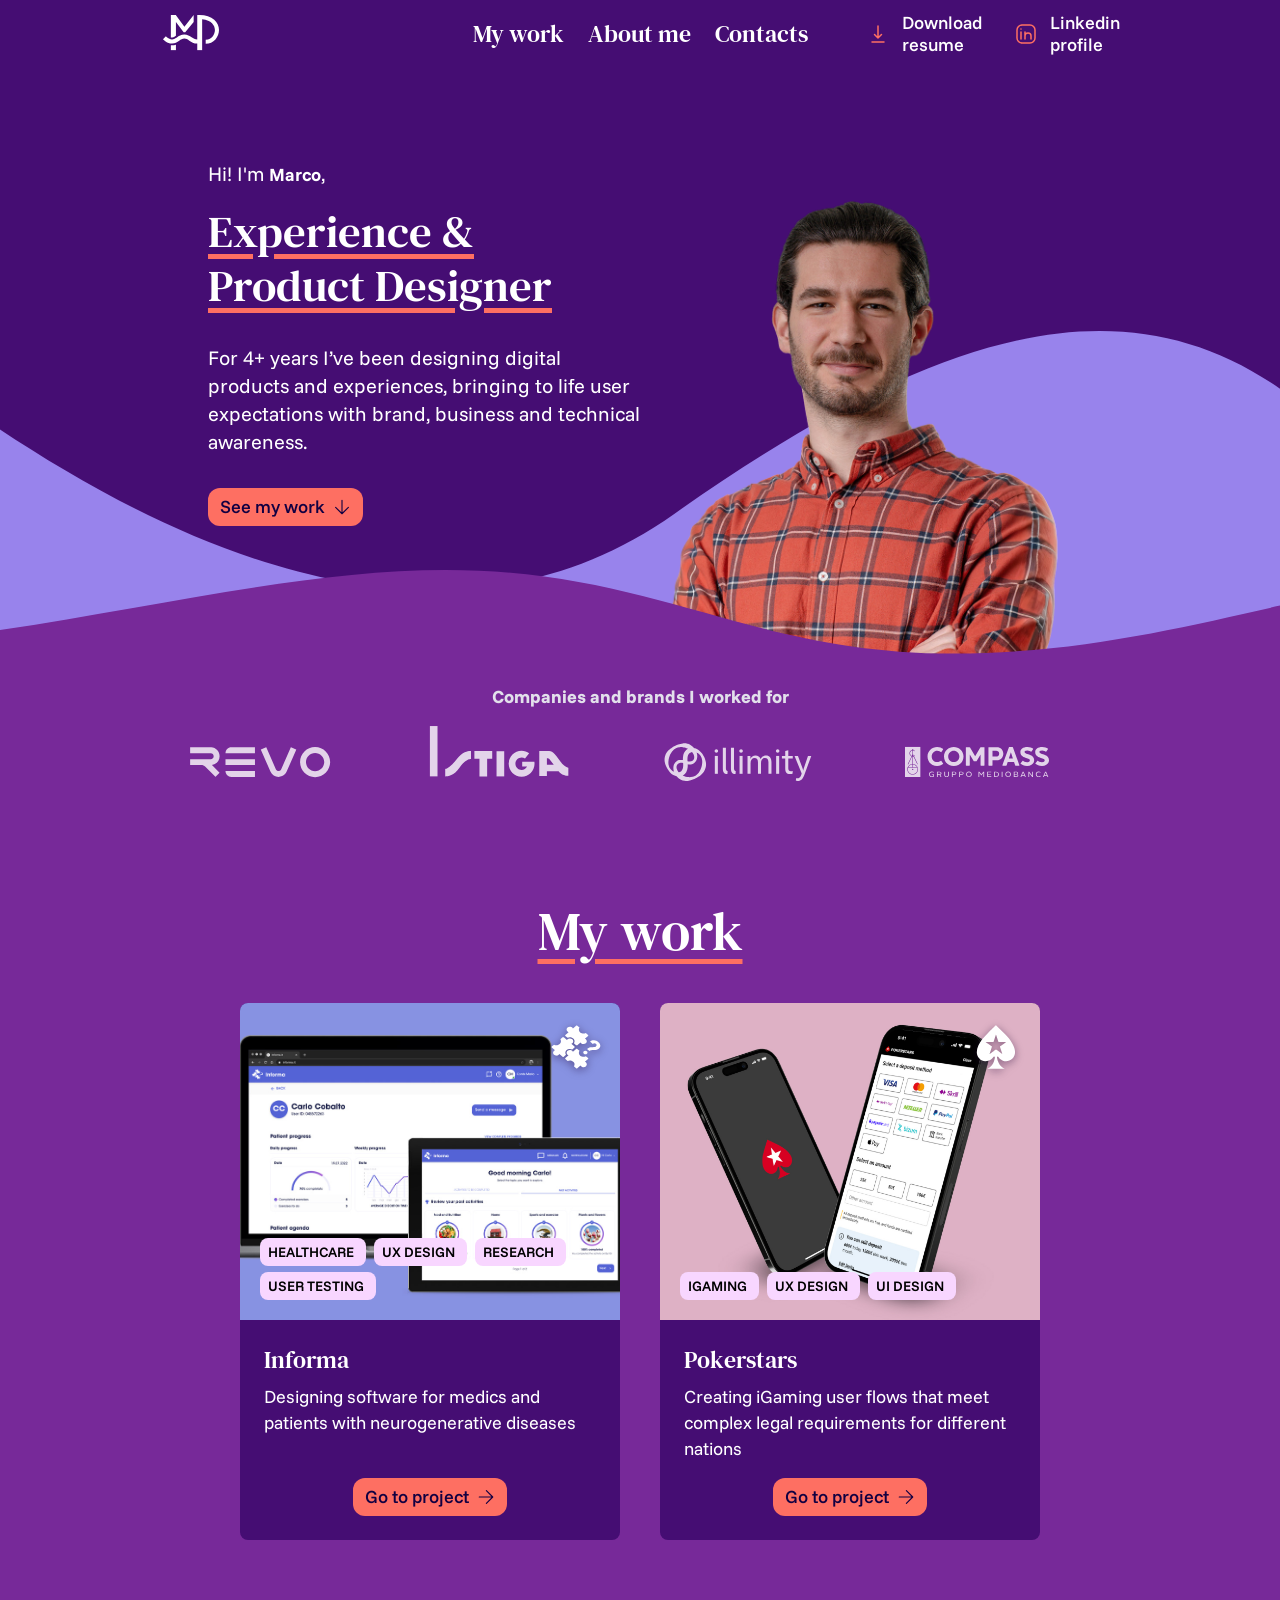
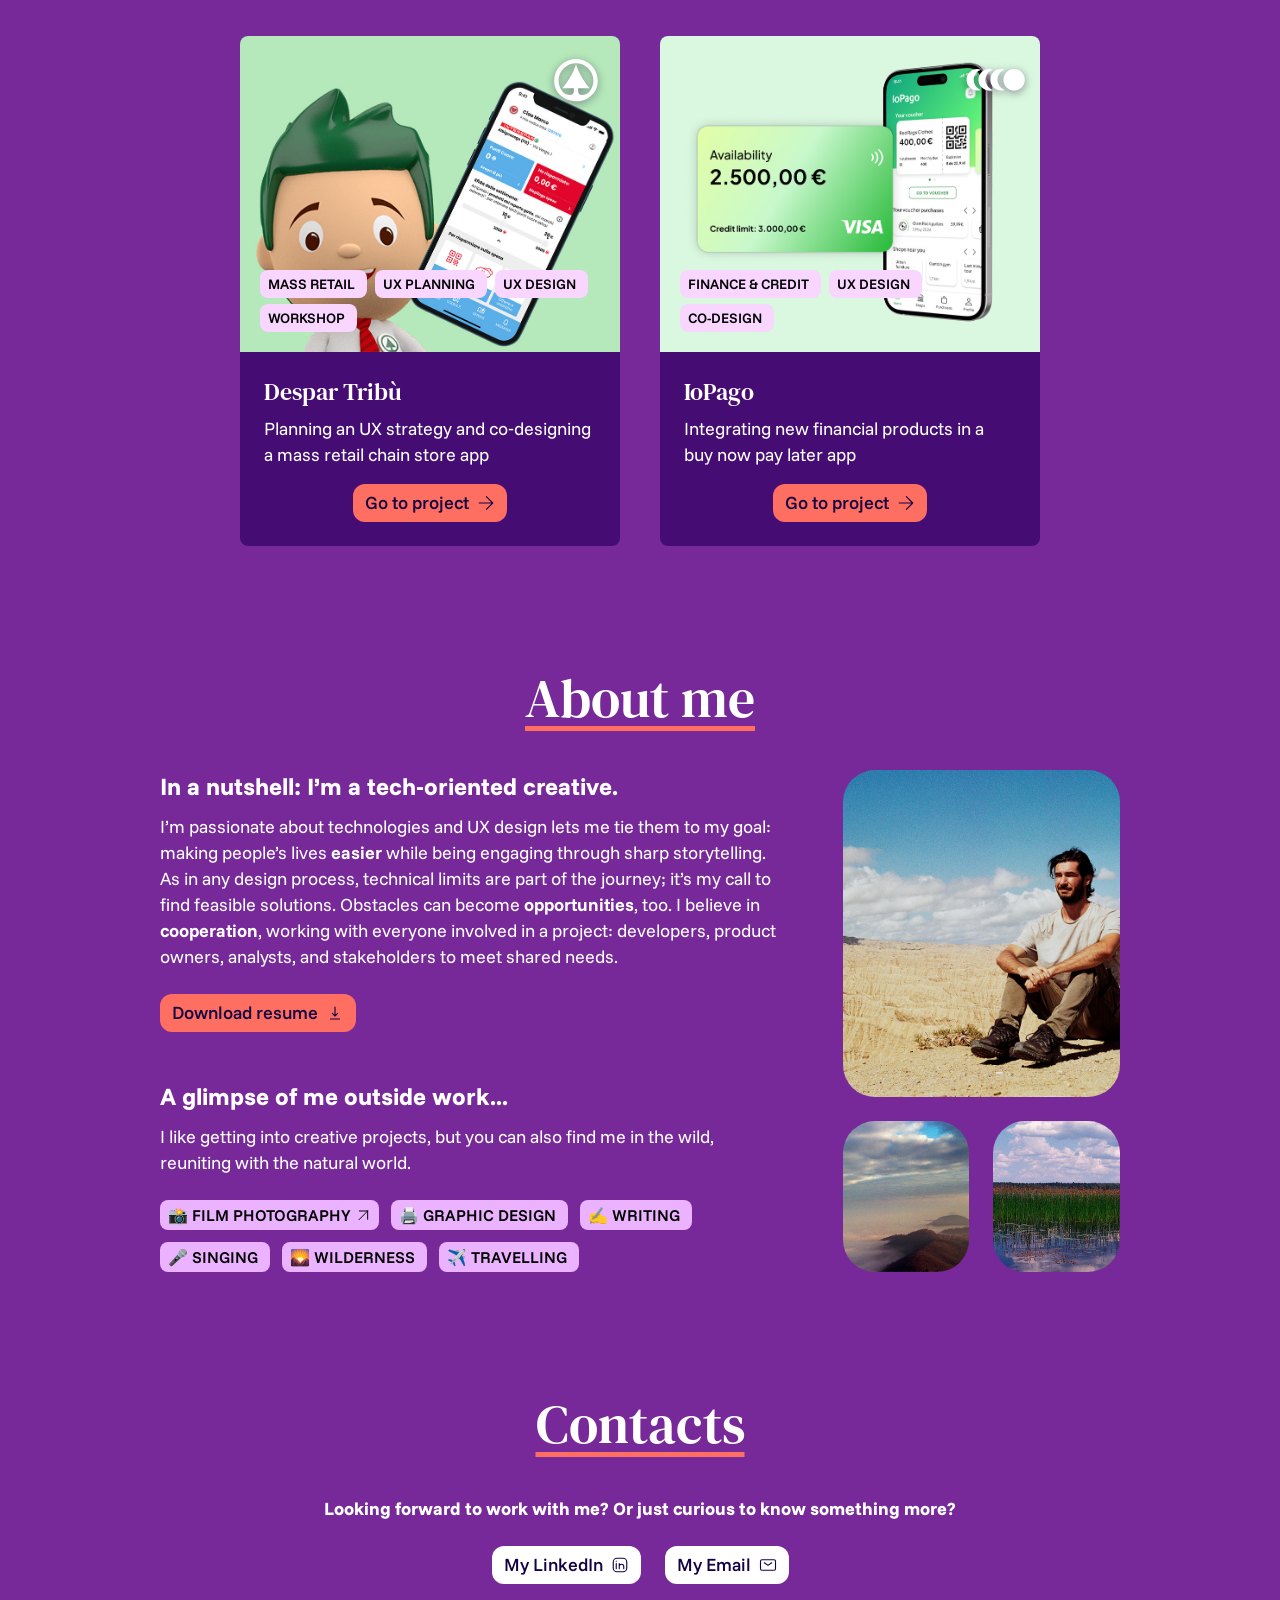
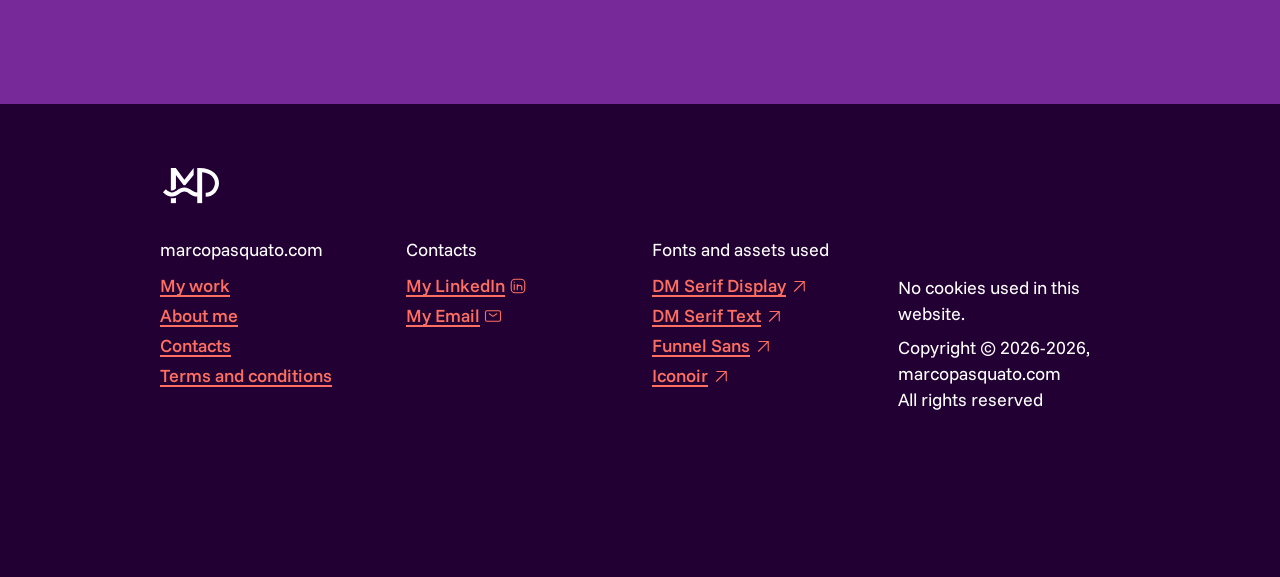
==== index.html @ 5aadfd89 "Fixed responsiveness home hero mob" ====
<!DOCTYPE html>
<html lang="en">

<head>
    <meta charset="UTF-8">
    <meta http-equiv="X-UA-Compatible" content="IE=edge">
    <meta name="viewport" content="width=device-width, initial-scale=1.0">

    <link rel="stylesheet" href="css/reset.css">
    <link rel="stylesheet" href="css/design-system_basics.css">
    <link rel="stylesheet" href="css/design-system_elements.css">
    <link rel="stylesheet" href="css/design-system_components.css">

    <link rel="stylesheet" href="css/page-styles/common.css">
    <link rel="stylesheet" href="css/page-styles/homepage.css">

    <link rel="apple-touch-icon" sizes="180x180" href="media/favicon/apple-touch-icon.png">
    <link rel="icon" type="image/png" sizes="32x32" href="media/favicon/favicon-32x32.png">
    <link rel="icon" type="image/png" sizes="16x16" href="media/favicon/favicon-16x16.png">
    <link rel="manifest" href="media/favicon/site.webmanifest">

    <script src="js/c_navbar.js"></script>

    <title>Portfolio | Marco Pasquato</title>
</head>

<body class="t_body">
    <div class="c_nav-dsk">
        <div class="c_nav-dsk__content">
            <div class="c_nav-dsk__logo-container">
                <a href="index.html" class="c_nav-dsk__logo-btn">
                    <svg width="63" height="38" viewBox="0 0 63 38" class="c_nav__logo-mp" fill="none" alt="MP logo"
                        xmlns="http://www.w3.org/2000/svg">
                        <g transform="translate(-4, 0)" clip-path="url(#clip0_476_709)">
                            <path class="c_nav__logo-mp__upper-m"
                                d="M14.8563 22.403C15.1878 22.4944 15.5438 22.5581 15.8998 22.5744C15.9749 22.5777 16.0337 22.5793 16.0941 22.5793C17.0461 22.5793 17.8724 22.1711 18.8979 21.5114C19.2098 21.3105 19.5315 21.0917 19.8712 20.8598C19.8908 20.8467 19.9104 20.8337 19.93 20.8206V7.00391L27.6508 17.1888H29.2168L37.6626 7.02351V3.05176e-05L28.397 11.6645L19.7896 3.05176e-05H14.8677L14.8579 22.403H14.8563Z" />
                            <path class="c_nav__logo-mp__lower-m"
                                d="M15.7822 30.3622C15.467 30.354 15.16 30.3295 14.8579 30.2985V35.3754H14.8677V35.3967H19.93V29.6861C18.6775 30.1401 17.4152 30.3654 16.0957 30.3654C15.9912 30.3654 15.8851 30.3638 15.7822 30.3622Z" />
                            <path class="c_nav__logo-mp__p"
                                d="M58.2153 4.64754C54.7518 1.60692 49.6748 6.10352e-05 43.5331 6.10352e-05H41.2502V24.4769C39.0147 24.4736 37.416 23.4383 35.5674 22.2413C33.6144 20.9758 31.4 19.542 28.3643 19.542C25.0967 19.542 22.8775 21.0525 20.9212 22.3867C20.5733 22.6235 20.2353 22.8537 19.9006 23.0693C18.6872 23.8498 17.5246 24.4312 16.0957 24.4312C16.0026 24.4312 15.9095 24.4295 15.8181 24.4246C12.4166 24.2711 9.94097 21.3399 9.89198 21.2811L6.99996 24.1732C7.95363 25.2166 11.2229 28.3863 15.8181 28.5104C15.9095 28.5104 16.0026 28.5136 16.0957 28.5136C17.5474 28.5136 18.7918 28.1887 19.9006 27.7086C21.1433 27.173 22.2161 26.443 23.2188 25.7604C24.9008 24.6141 26.3541 23.6245 28.3643 23.6245C30.1933 23.6245 31.6548 24.5716 33.3482 25.6673C35.4384 27.0211 37.8079 28.5561 41.2502 28.5594V35.3967H46.1492V4.19684C55.5127 5.04109 58.9159 10.443 58.9159 15.1232C58.9159 17.5726 58.0063 19.9846 56.419 21.7367C55.2237 23.0562 53.0877 24.6304 49.696 24.6304V28.7129C53.5107 28.7129 56.9743 27.2089 59.4466 24.4769C61.705 21.9833 63 18.5737 63 15.1232C63 11.075 61.3017 7.3534 58.2186 4.64754H58.2153Z" />
                        </g>
                        <g transform="translate(-4, 0)" clip-path="url(#clip1_476_709)">
                            <path class="c_nav__logo-mp-wave"
                                d="M35.5679 29.0496C37.4163 30.2465 39.0149 31.2816 41.2503 31.2849C41.6753 31.2855 43.5 31.5 45 30V34C44.1708 35.558 41.2503 35.3674 41.2503 35.3674C37.8086 35.3641 35.4393 33.8296 33.3494 32.4761L33.3482 32.4753L33.3421 32.4713C31.6513 31.3773 30.1911 30.4325 28.3644 30.4325C26.3542 30.4325 24.9008 31.4221 23.2188 32.5684C22.2162 33.251 21.1433 33.981 19.9006 34.5166C18.7918 34.9967 17.5475 35.3216 16.0957 35.3216C16.0027 35.3216 15.9096 35.3184 15.8181 35.3184C11.2229 35.1943 7.95366 32.0246 7 30.9812L9.89202 28.0891C9.94101 28.1479 12.4166 31.0791 15.8181 31.2326C15.9096 31.2375 16.0027 31.2392 16.0957 31.2392C17.5246 31.2392 18.6873 30.6578 19.9006 29.8773C20.2317 29.6641 20.566 29.4365 20.9098 29.2025L20.9212 29.1947C22.8775 27.8605 25.0968 26.35 28.3644 26.35C31.4001 26.35 33.6144 27.7838 35.5675 29.0493L35.5679 29.0496Z" />
                        </g>
                        <defs>
                            <clipPath id="clip0_476_709">
                                <rect width="56" height="35.3684" fill="white" transform="translate(7)" />
                            </clipPath>
                            <clipPath id="clip1_476_709">
                                <rect width="41" height="15" fill="white" transform="translate(0 23)" />
                            </clipPath>
                        </defs>
                    </svg>
                </a>
            </div>
            <nav class="c_nav-dsk__navigation">
                <a href="index.html#my-work" class="e_nav-dsk__btn t_headline t_headline--sz--sm t_headline--int--link">
                    My work
                </a>
                <a href="index.html#about-me" class="e_nav-dsk__btn t_headline t_headline--sz--sm t_headline--int--link">
                    About me
                </a>
                <a href="index.html#contacts" class="e_nav-dsk__btn t_headline t_headline--sz--sm t_headline--int--link">
                    Contacts
                </a>
            </nav>
            <div class="c_nav-dsk__secondary-navigation">
                <a href="media/resume/resume_marco-pasquato.pdf" download="resume_marco-pasquato"
                    class="e_nav-dsk__btn--vr--secondary">
                    <i class="iconoir-download e_nav-dsk__btn-icon--vr--secondary" class=""></i>
                    <div class="e_nav-dsk__btn-label t_label t_label--sz--lg t_label--int--btn">
                        Download <br>resume
                    </div>
                </a>
                <a href="https://www.linkedin.com/in/marco-pasquato/" target="_blank" class="e_nav-dsk__btn--vr--secondary">
                    <i class="iconoir-linkedin e_nav-dsk__btn-icon--vr--secondary" class=""></i>
                    <div class="e_nav-dsk__btn-label t_label t_label--sz--lg t_label--int--btn">
                        Linkedin <br>profile
                    </div>
                </a>
            </div>
        </div>
    </div>

    <div class="c_nav-mob">
        <div class="c_nav-mob__container">
            <div class="c_nav-mob__logo-container">
                <a href="index.html" class="c_nav-mob__logo-btn">
                    <svg width="63" height="38" viewBox="0 0 63 38" class="c_nav__logo-mp" fill="none" alt="MP logo"
                        xmlns="http://www.w3.org/2000/svg">
                        <g transform="translate(-4, 0)" clip-path="url(#clip0_476_709M)">
                            <path class="c_nav__logo-mp__upper-m"
                                d="M14.8563 22.403C15.1878 22.4944 15.5438 22.5581 15.8998 22.5744C15.9749 22.5777 16.0337 22.5793 16.0941 22.5793C17.0461 22.5793 17.8724 22.1711 18.8979 21.5114C19.2098 21.3105 19.5315 21.0917 19.8712 20.8598C19.8908 20.8467 19.9104 20.8337 19.93 20.8206V7.00391L27.6508 17.1888H29.2168L37.6626 7.02351V3.05176e-05L28.397 11.6645L19.7896 3.05176e-05H14.8677L14.8579 22.403H14.8563Z" />
                            <path class="c_nav__logo-mp__lower-m"
                                d="M15.7822 30.3622C15.467 30.354 15.16 30.3295 14.8579 30.2985V35.3754H14.8677V35.3967H19.93V29.6861C18.6775 30.1401 17.4152 30.3654 16.0957 30.3654C15.9912 30.3654 15.8851 30.3638 15.7822 30.3622Z" />
                            <path class="c_nav__logo-mp__p"
                                d="M58.2153 4.64754C54.7518 1.60692 49.6748 6.10352e-05 43.5331 6.10352e-05H41.2502V24.4769C39.0147 24.4736 37.416 23.4383 35.5674 22.2413C33.6144 20.9758 31.4 19.542 28.3643 19.542C25.0967 19.542 22.8775 21.0525 20.9212 22.3867C20.5733 22.6235 20.2353 22.8537 19.9006 23.0693C18.6872 23.8498 17.5246 24.4312 16.0957 24.4312C16.0026 24.4312 15.9095 24.4295 15.8181 24.4246C12.4166 24.2711 9.94097 21.3399 9.89198 21.2811L6.99996 24.1732C7.95363 25.2166 11.2229 28.3863 15.8181 28.5104C15.9095 28.5104 16.0026 28.5136 16.0957 28.5136C17.5474 28.5136 18.7918 28.1887 19.9006 27.7086C21.1433 27.173 22.2161 26.443 23.2188 25.7604C24.9008 24.6141 26.3541 23.6245 28.3643 23.6245C30.1933 23.6245 31.6548 24.5716 33.3482 25.6673C35.4384 27.0211 37.8079 28.5561 41.2502 28.5594V35.3967H46.1492V4.19684C55.5127 5.04109 58.9159 10.443 58.9159 15.1232C58.9159 17.5726 58.0063 19.9846 56.419 21.7367C55.2237 23.0562 53.0877 24.6304 49.696 24.6304V28.7129C53.5107 28.7129 56.9743 27.2089 59.4466 24.4769C61.705 21.9833 63 18.5737 63 15.1232C63 11.075 61.3017 7.3534 58.2186 4.64754H58.2153Z" />
                        </g>
                        <g transform="translate(-4, 0)" clip-path="url(#clip1_476_709M)">
                            <path class="c_nav__logo-mp-wave"
                                d="M35.5679 29.0496C37.4163 30.2465 39.0149 31.2816 41.2503 31.2849C41.6753 31.2855 43.5 31.5 45 30V34C44.1708 35.558 41.2503 35.3674 41.2503 35.3674C37.8086 35.3641 35.4393 33.8296 33.3494 32.4761L33.3482 32.4753L33.3421 32.4713C31.6513 31.3773 30.1911 30.4325 28.3644 30.4325C26.3542 30.4325 24.9008 31.4221 23.2188 32.5684C22.2162 33.251 21.1433 33.981 19.9006 34.5166C18.7918 34.9967 17.5475 35.3216 16.0957 35.3216C16.0027 35.3216 15.9096 35.3184 15.8181 35.3184C11.2229 35.1943 7.95366 32.0246 7 30.9812L9.89202 28.0891C9.94101 28.1479 12.4166 31.0791 15.8181 31.2326C15.9096 31.2375 16.0027 31.2392 16.0957 31.2392C17.5246 31.2392 18.6873 30.6578 19.9006 29.8773C20.2317 29.6641 20.566 29.4365 20.9098 29.2025L20.9212 29.1947C22.8775 27.8605 25.0968 26.35 28.3644 26.35C31.4001 26.35 33.6144 27.7838 35.5675 29.0493L35.5679 29.0496Z" />
                        </g>
                        <defs>
                            <clipPath id="clip0_476_709M">
                                <rect width="56" height="35.3684" fill="white" transform="translate(7)" />
                            </clipPath>
                            <clipPath id="clip1_476_709M">
                                <rect width="41" height="15" fill="white" transform="translate(0 23)" />
                            </clipPath>
                        </defs>
                    </svg>
                </a>
            </div>

            <div class="c_nav-mob__menu">
                <input type="checkbox" id="c_nav-mob__sidebar-active">
                <label for="c_nav-mob__sidebar-active" class="c_nav-mob__hamburger-btn">
                    <i class="iconoir-menu"></i>
                </label>

                <div class="c_nav-mob__menu-expanded">
                    <div class="c_nav-mob__container">
                        <div class="c_nav-mob__logo-container">
                            <a href="index.html" class="c_nav-mob__logo-btn">
                                <svg width="63" height="38" viewBox="0 0 63 38" class="c_nav__logo-mp" fill="none"
                                    alt="MP logo" xmlns="http://www.w3.org/2000/svg">
                                    <g transform="translate(-4, 0)" clip-path="url(#clip0_476_709M)">
                                        <path class="c_nav__logo-mp__upper-m"
                                            d="M14.8563 22.403C15.1878 22.4944 15.5438 22.5581 15.8998 22.5744C15.9749 22.5777 16.0337 22.5793 16.0941 22.5793C17.0461 22.5793 17.8724 22.1711 18.8979 21.5114C19.2098 21.3105 19.5315 21.0917 19.8712 20.8598C19.8908 20.8467 19.9104 20.8337 19.93 20.8206V7.00391L27.6508 17.1888H29.2168L37.6626 7.02351V3.05176e-05L28.397 11.6645L19.7896 3.05176e-05H14.8677L14.8579 22.403H14.8563Z" />
                                        <path class="c_nav__logo-mp__lower-m"
                                            d="M15.7822 30.3622C15.467 30.354 15.16 30.3295 14.8579 30.2985V35.3754H14.8677V35.3967H19.93V29.6861C18.6775 30.1401 17.4152 30.3654 16.0957 30.3654C15.9912 30.3654 15.8851 30.3638 15.7822 30.3622Z" />
                                        <path class="c_nav__logo-mp__p"
                                            d="M58.2153 4.64754C54.7518 1.60692 49.6748 6.10352e-05 43.5331 6.10352e-05H41.2502V24.4769C39.0147 24.4736 37.416 23.4383 35.5674 22.2413C33.6144 20.9758 31.4 19.542 28.3643 19.542C25.0967 19.542 22.8775 21.0525 20.9212 22.3867C20.5733 22.6235 20.2353 22.8537 19.9006 23.0693C18.6872 23.8498 17.5246 24.4312 16.0957 24.4312C16.0026 24.4312 15.9095 24.4295 15.8181 24.4246C12.4166 24.2711 9.94097 21.3399 9.89198 21.2811L6.99996 24.1732C7.95363 25.2166 11.2229 28.3863 15.8181 28.5104C15.9095 28.5104 16.0026 28.5136 16.0957 28.5136C17.5474 28.5136 18.7918 28.1887 19.9006 27.7086C21.1433 27.173 22.2161 26.443 23.2188 25.7604C24.9008 24.6141 26.3541 23.6245 28.3643 23.6245C30.1933 23.6245 31.6548 24.5716 33.3482 25.6673C35.4384 27.0211 37.8079 28.5561 41.2502 28.5594V35.3967H46.1492V4.19684C55.5127 5.04109 58.9159 10.443 58.9159 15.1232C58.9159 17.5726 58.0063 19.9846 56.419 21.7367C55.2237 23.0562 53.0877 24.6304 49.696 24.6304V28.7129C53.5107 28.7129 56.9743 27.2089 59.4466 24.4769C61.705 21.9833 63 18.5737 63 15.1232C63 11.075 61.3017 7.3534 58.2186 4.64754H58.2153Z" />
                                    </g>
                                    <g transform="translate(-4, 0)" clip-path="url(#clip1_476_709M)">
                                        <path class="c_nav__logo-mp-wave"
                                            d="M35.5679 29.0496C37.4163 30.2465 39.0149 31.2816 41.2503 31.2849C41.6753 31.2855 43.5 31.5 45 30V34C44.1708 35.558 41.2503 35.3674 41.2503 35.3674C37.8086 35.3641 35.4393 33.8296 33.3494 32.4761L33.3482 32.4753L33.3421 32.4713C31.6513 31.3773 30.1911 30.4325 28.3644 30.4325C26.3542 30.4325 24.9008 31.4221 23.2188 32.5684C22.2162 33.251 21.1433 33.981 19.9006 34.5166C18.7918 34.9967 17.5475 35.3216 16.0957 35.3216C16.0027 35.3216 15.9096 35.3184 15.8181 35.3184C11.2229 35.1943 7.95366 32.0246 7 30.9812L9.89202 28.0891C9.94101 28.1479 12.4166 31.0791 15.8181 31.2326C15.9096 31.2375 16.0027 31.2392 16.0957 31.2392C17.5246 31.2392 18.6873 30.6578 19.9006 29.8773C20.2317 29.6641 20.566 29.4365 20.9098 29.2025L20.9212 29.1947C22.8775 27.8605 25.0968 26.35 28.3644 26.35C31.4001 26.35 33.6144 27.7838 35.5675 29.0493L35.5679 29.0496Z" />
                                    </g>
                                    <defs>
                                        <clipPath id="clip0_476_709M">
                                            <rect width="56" height="35.3684" fill="white" transform="translate(7)" />
                                        </clipPath>
                                        <clipPath id="clip1_476_709M">
                                            <rect width="41" height="15" fill="white" transform="translate(0 23)" />
                                        </clipPath>
                                    </defs>
                                </svg>
                            </a>
                        </div>
                        <div class="c_nav-mob__menu">
                            <label for="c_nav-mob__sidebar-active" class="c_nav-mob__close-btn">
                                <i class="iconoir-xmark"></i>
                            </label>
                        </div>
                    </div>
                    <nav
                        class="c_nav-mob__navigation flex flex-col flex-justify-center flex-align-center row-gap-8 u_text-light">
                        <a href="index.html#my-work" class="t_headline t_headline--sz--sm t_headline--int--link">
                            My work
                        </a>
                        <a href="index.html#about-me" class="t_headline t_headline--sz--sm t_headline--int--link">
                            About me
                        </a>
                        <a href="index.html#contacts" class="t_headline t_headline--sz--sm t_headline--int--link">
                            Contacts
                        </a>
                    </nav>
                    <div class="c_nav-mob__secondary-navigation">
                        <a href="media/resume/resume_marco-pasquato.pdf" download="resume_marco-pasquato"
                            class="e_nav-mob__btn--vr--secondary">
                            <i class="iconoir-download e_nav-mob__btn-icon--vr--secondary" class=""></i>
                            <div class="e_nab-mob__btn-label t_label t_label--sz--lg t_label--int--btn">
                                Download <br>resume
                            </div>
                        </a>
                        <a href="https://www.linkedin.com/in/marco-pasquato/" target="_blank"
                            class="e_nav-dsk__btn--vr--secondary">
                            <i class="iconoir-linkedin e_nav-mob__btn-icon--vr--secondary" class=""></i>
                            <div class="e_nab-mob__btn-label t_label t_label--sz--lg t_label--int--btn">
                                Linkedin <br>profile
                            </div>
                        </a>
                    </div>
                </div>
            </div>
        </div>
    </div>

    <div class="page-container">
        <div class="home-hero-dsk u_text-light">
            <svg viewBox="0 0 1440 337" preserveAspectRatio="none" xmlns="http://www.w3.org/2000/svg"
                id="home-hero-dsk__background-wave">
                <path
                    d="M758.5 182.917C1046.89 1.75294 1258.96 -54.3723 1440 57.7523V336.918H0V98.476C189.992 210.296 496.655 347.407 758.5 182.917Z" />
            </svg>
            <svg viewBox="0 0 1440 134" preserveAspectRatio="none" xmlns="http://www.w3.org/2000/svg"
                id="home-hero-dsk__foreground-wave">
                <path
                    d="M501.5 0C736.5 0 842.5 112 1072 112C1211.56 112 1333.74 75.9541 1440 47.7012V133.5H0V80.5654C184.184 47.4357 348.56 0 501.5 0Z" />
            </svg>

            <div class="container home-hero-dsk__container grid">
                <div class="home-hero-dsk__content col-6 flex flex-col row-gap-8 flex-justify-center">
                    <div class="flex flex-col row-gap-5">
                        <div class="t_body t_body--sz--lg">
                            Hi! I'm&nbsp;<span class="t_body t_body--em--yes">Marco</span>,
                        </div>
                        <div class="flex flex-col row-gap-8">
                            <div class="t_display t_display--sz--xl t_display--em--yes">
                                Experience & <br>
                                Product Designer
                            </div>
                            <div class="t_body t_body--sz--lg">
                                For 4+ years I’ve been designing digital products and experiences, bringing to life user
                                expectations with brand, business and technical awareness.
                            </div>
                        </div>
                    </div>
                    <div class="home-hero-dsk__button">
                        <a href="index.html#my-work" class="e_btn e_btn--vr--primary t_label t_label--sz--lg">
                            <div class="e_btn__label">See my work</div>
                            <i class="iconoir-arrow-down t_label t_label--sz--lg"></i>
                        </a>
                    </div>
                </div>
                <div class="col-6 flex">
                    <img class="home-hero-dsk__image" src="media/hero/marco_hero__compressed.png" alt="">
                </div>
            </div>
        </div>

        <div class="home-hero-mob u_text-light">
            <svg viewBox="0 0 390 191" preserveAspectRatio="none" xmlns="http://www.w3.org/2000/svg"
                id="home-hero-mob__background-wave">
                <path d="M390 0V190.5H0V115.5C0 115.5 23 189.5 124 189.5C256 189.5 260.5 37 390 0Z" fill="#9681EC" />
            </svg>


            <svg viewBox="0 0 390 39" preserveAspectRatio="none" xmlns="http://www.w3.org/2000/svg"
                id="home-hero-mob__foreground-wave">
                <path d="M321.5 0C363.5 0 390 7.5 390 7.5L390 38.5H0V9C22 9 51 23 102.5 23C206.5 23 205 0 321.5 0Z"
                    fill="#762998" />
            </svg>

            <div class="container home-hero-mob__container grid">
                <div class="home-hero-mob__content col-7 col-sm-7 col-md-6 flex flex-col row-gap-8 flex-justify-center">
                    <div class="flex flex-col row-gap-3">
                        <div class="home-hero-mob__custom-typography__t_body">
                            Hi! I'm&nbsp;<span class="home-hero-mob__custom-typography__body-mediu-e">Marco</span>,
                        </div>
                        <div class="flex flex-col row-gap-4">
                            <div class="home-hero-mob__custom-typography__display-text home-hero-mob__padding">
                                Experience & <br>
                                Product Designer
                            </div>
                            <div class="home-hero-mob__custom-typography__t_body">
                                For 4+ years I’ve been designing digital products and experiences, bringing to life user
                                expectations with brand, business and technical awareness.
                            </div>
                        </div>
                    </div>
                </div>
                <div class="col-5 col-sm-5 col-md-6 flex home-her-mob__picture">
                    <img class="home-hero-mob__image" src="media/hero/marco_hero__compressed.png" alt="">
                    <img class="home-hero-mob-xs__image" src="media/hero/marco_hero-xs.png" alt="">
                </div>
            </div>
        </div>
        <div class="home-hero-mob__button container flex flex-justify-center p-t-6 p-b-12">
            <a href="index.html#my-work" class="e_btn e_btn--vr--primary t_label t_label--sz--lg">
                <div class="e_btn__label">See my work</div>
                <i class="iconoir-arrow-down t_label t_label--sz--lg"></i>
            </a>
        </div>

        <div id="c_nav_appear"></div>

        <div class="social-proof container grid row-gap-1 row-gap-md-2 p-t-2 p-md-t-5">
            <div class="col-12 t_title t_title--sz--sm u_text-center social-proof__title">Companies and brands I worked for</div>
            <div class="col-12 social-proof__carousel">
                <div class="social-proof__logo-container">
                    <div class="social-proof__logo"><img src="media/clients/revo.svg" alt=""></div>
                    <div class="social-proof__logo"><img src="media/clients/stiga.svg" alt=""></div>
                    <div class="social-proof__logo"><img src="media/clients/illimity.svg" alt=""></div>
                    <div class="social-proof__logo"><img src="media/clients/compass.svg" alt=""></div>
                    <div class="social-proof__logo"><img src="media/clients/despar.svg" alt=""></div>
                    <div class="social-proof__logo"><img src="media/clients/azienda-ospedaliera-padova.svg" alt="">
                    </div>
                    <div class="social-proof__logo"><img src="media/clients/bancaetica.svg" alt=""></div>
                    <div class="social-proof__logo"><img src="media/clients/sisal.svg" alt=""></div>
                    <div class="social-proof__logo"><img src="media/clients/be-corp.svg" alt=""></div>
                    <div class="social-proof__logo"><img src="media/clients/zerorh.svg" alt=""></div>
                </div>
                <div aria-hidden class="social-proof__logo-container">
                    <div class="social-proof__logo"><img src="media/clients/revo.svg" alt=""></div>
                    <div class="social-proof__logo"><img src="media/clients/stiga.svg" alt=""></div>
                    <div class="social-proof__logo"><img src="media/clients/illimity.svg" alt=""></div>
                    <div class="social-proof__logo"><img src="media/clients/compass.svg" alt=""></div>
                    <div class="social-proof__logo"><img src="media/clients/despar.svg" alt=""></div>
                    <div class="social-proof__logo"><img src="media/clients/azienda-ospedaliera-padova.svg" alt="">
                    </div>
                    <div class="social-proof__logo"><img src="media/clients/bancaetica.svg" alt=""></div>
                    <div class="social-proof__logo"><img src="media/clients/sisal.svg" alt=""></div>
                    <div class="social-proof__logo"><img src="media/clients/be-corp.svg" alt=""></div>
                    <div class="social-proof__logo"><img src="media/clients/zerorh.svg" alt=""></div>
                </div>
            </div>
        </div>

        <main class="container grid grid-gap row-gap-12 row-md-gap-15 p-t-10 p-md-t-12 p-b-12 p-md-b-15 u_text-light">
            <section class="col-12 grid row-gap-8 row-md-gap-9" id="my-work">
                <h2 class="col-12 t_headline t_headline--sz--lg t_headline--em--yes u_text-center">
                    My work
                </h2>
                <div class="col-12 grid grid-2 grid-gap p-x-4 p-sm-x-10 p-md-x-12 row-gap-11 row-md-gap-14">
                    <div class="col-2 col-lg-1">
                        <div class="c_project-card">
                            <a href="project-informa.html" class="c_project-card__clk-area"></a>
                            <div class="c_project-card__head">
                                <img src="media/thumbnails/thumbnail_informa__compressed.jpg"
                                    class="c_project-card__image" alt="">
                                <img src="media/projects/projects-logos/logo_informa.svg" class="c_project-card__logo"
                                    alt="">
                                <div class="c_project-card__tags">
                                    <div class="e_tag  e_tag--vr--card t_label t_label--sz--sm">Healthcare<i class="t_label t_label--sz--sm"></i></div>
                                    <div class="e_tag  e_tag--vr--card t_label t_label--sz--sm">UX design<i class="t_label t_label--sz--sm"></i></div>
                                    <div class="e_tag  e_tag--vr--card t_label t_label--sz--sm">Research<i class="t_label t_label--sz--sm"></i></div>
                                    <div class="e_tag  e_tag--vr--card t_label t_label--sz--sm">User testing<i class="t_label t_label--sz--sm"></i></div>
                                </div>
                            </div>
                            <div class="c_project-card__body">
                                <div class="c_project-card__content">
                                    <div class="t_headline t_headline--sz--sm c_project-card__title">Informa</div>
                                    <div class="t_body c_project-card__description">Designing software for medics and
                                        patients with neurogenerative diseases</div>
                                </div>
                                <div class="c_project-card__btn">
                                    <a href="project-informa.html"
                                        class="e_btn e_btn--vr--primary e_btn--wd--fixed t_label t_label--sz--lg">
                                        <div class="e_btn__label">Go to project</div>
                                        <i class="iconoir-arrow-right t_label t_label--sz--lg"></i>
                                    </a>
                                </div>
                            </div>
                        </div>
                    </div>
                    <div class="col-2 col-lg-1">
                        <div class="c_project-card">
                            <a href="project-pokerstars.html" class="c_project-card__clk-area"></a>
                            <div class="c_project-card__head">
                                <img src="media/thumbnails/thumbnail_pokerstars__compressed.jpg"
                                    class="c_project-card__image" alt="">
                                <img src="media/projects/projects-logos/logo_pokerstars.svg" class="c_project-card__logo"
                                    alt="">
                                <div class="c_project-card__tags">
                                    <div class="e_tag  e_tag--vr--card t_label t_label--sz--sm">iGaming<i class="t_label t_label--sz--sm"></i></div>
                                    <div class="e_tag  e_tag--vr--card t_label t_label--sz--sm">UX design<i class="t_label t_label--sz--sm"></i></div>
                                    <div class="e_tag  e_tag--vr--card t_label t_label--sz--sm">UI design<i class="t_label t_label--sz--sm"></i></div>
                                </div>
                            </div>
                            <div class="c_project-card__body">
                                <div class="c_project-card__content">
                                    <div class="t_headline t_headline--sz--sm c_project-card__title">Pokerstars</div>
                                    <div class="t_body c_project-card__description">Creating iGaming user flows that
                                        meet complex legal requirements for different nations</div>
                                </div>
                                <div class="c_project-card__btn">
                                    <a href="project-pokerstars.html"
                                        class="e_btn e_btn--vr--primary e_btn--wd--fixed t_label t_label--sz--lg">
                                        <div class="e_btn__label">Go to project</div>
                                        <i class="iconoir-arrow-right t_label t_label--sz--lg"></i>
                                    </a>
                                </div>
                            </div>
                        </div>
                    </div>
                    <div class="col-2 col-lg-1">
                        <div class="c_project-card">
                            <a href="project-despar-tribu.html" class="c_project-card__clk-area"></a>
                            <div class="c_project-card__head">
                                <img src="media/thumbnails/thumbnail_despar__compressed.jpg" class="c_project-card__image"
                                    alt="">
                                <img src="media/projects/projects-logos/logo_despar.svg" class="c_project-card__logo"
                                    alt="">
                                <div class="c_project-card__tags">
                                    <div class="e_tag  e_tag--vr--card t_label t_label--sz--sm">Mass retail<i class="t_label t_label--sz--sm"></i></div>
                                    <div class="e_tag  e_tag--vr--card t_label t_label--sz--sm">UX planning<i class="t_label t_label--sz--sm"></i></div>
                                    <div class="e_tag  e_tag--vr--card t_label t_label--sz--sm">UX design<i class="t_label t_label--sz--sm"></i></div>
                                    <div class="e_tag  e_tag--vr--card t_label t_label--sz--sm">Workshop<i class="t_label t_label--sz--sm"></i></div>
                                </div>
                            </div>
                            <div class="c_project-card__body">
                                <div class="c_project-card__content">
                                    <div class="t_headline t_headline--sz--sm c_project-card__title">Despar Tribù</div>
                                    <div class="t_body c_project-card__description">
                                        Planning an UX strategy and
                                        co‑designing a mass retail chain store app
                                    </div>
                                </div>
                                <div class="c_project-card__btn">
                                    <a href="project-despar-tribu.html"
                                        class="e_btn e_btn--vr--primary e_btn--wd--fixed t_label t_label--sz--lg">
                                        <div class="e_btn__label">Go to project</div>
                                        <i class="iconoir-arrow-right t_label t_label--sz--lg"></i>
                                    </a>
                                </div>
                            </div>
                        </div>
                    </div>
                    <div class="col-2 col-lg-1">
                        <div class="c_project-card">
                            <a href="project-iopago.html" class="c_project-card__clk-area"></a>
                            <div class="c_project-card__head">
                                <img src="media/thumbnails/thumbnail_iopago__compressed.jpg" class="c_project-card__image"
                                    alt="">
                                <img src="media/projects/projects-logos/logo_iopago.svg" class="c_project-card__logo"
                                    alt="">
                                <div class="c_project-card__tags">
                                    <div class="e_tag  e_tag--vr--card t_label t_label--sz--sm">Finance & credit<i class="t_label t_label--sz--sm"></i>
                                    </div>
                                    <div class="e_tag  e_tag--vr--card t_label t_label--sz--sm">UX design<i class="t_label t_label--sz--sm"></i></div>
                                    <div class="e_tag  e_tag--vr--card t_label t_label--sz--sm">Co-design<i class="t_label t_label--sz--sm"></i></div>
                                </div>
                            </div>
                            <div class="c_project-card__body">
                                <div class="c_project-card__content">
                                    <div class="t_headline t_headline--sz--sm c_project-card__title">IoPago</div>
                                    <div class="t_body c_project-card__description">
                                        Integrating new financial products in a buy now pay later app
                                    </div>
                                </div>
                                <div class="c_project-card__btn">
                                    <a href="project-iopago.html"
                                        class="e_btn e_btn--vr--primary e_btn--wd--fixed t_label t_label--sz--lg">
                                        <div class="e_btn__label">Go to project</div>
                                        <i class="iconoir-arrow-right t_label t_label--sz--lg"></i>
                                    </a>
                                </div>
                            </div>
                        </div>
                    </div>
                </div>
            </section>

            <section class="col-12 grid row-gap-8 row-md-gap-9" id="about-me">
                <h2 class="col-12 t_headline t_headline--sz--lg t_headline--em--yes u_text-center">
                    About me
                </h2>
                <div class="col-12 grid grid-3 row-gap-9 row-md-gap-0 col-lg-gap-11">
                    
                    <div class="col-3 col-lg-2 flex flex-col flex-align-start row-gap-9 row-gap-10">
                        <div class="flex flex-col row-gap-7">
                            <div class="flex flex-col row-gap-4">
                                <h3 class="t_title t_title--sz--lg">In a nutshell: I’m a tech‑oriented creative.</h3>
                                <div class="t_body">
                                    I’m passionate about technologies and UX design lets me tie them to my goal: making
                                    people’s
                                    lives
                                    <span class="t_body t_body--em--yes">easier</span> while being <span
                                        class="t_body t_body--em--yes"></span>engaging</span> through sharp storytelling.
                                    As in any design process, technical limits are part of the journey; it’s my call to
                                    find
                                    <span class="t_body t_body--em--yes"></span>feasible
                                    solutions</span>. Obstacles can become <span
                                        class="t_body t_body--em--yes">opportunities</span>,
                                    too.
                                    I believe in <span class="t_body t_body--em--yes">cooperation</span>, working with everyone
                                    involved
                                    in a
                                    project: developers, product owners,
                                    analysts, and stakeholders to meet shared needs.
                                </div>
                            </div>
                            <div class="about-me__download-container">
                                <a href="media/resume/resume_marco-pasquato.pdf" download="resume_marco-pasquato"
                                    class="e_btn e_btn--vr--primary e_btn--wd--fixed t_label t_label--sz--lg">
                                    <div class="e_btn__label">Download resume</div>
                                    <i class="iconoir-download t_label t_label--sz--lg"></i>
                                </a>
                            </div>
                        </div>
                        <div class="flex flex-col row-gap-7">
                            <div class="flex flex-col row-gap-4">
                                <h3 class="t_title t_title--sz--lg">A glimpse of me outside work...</h3>
                                <div class="t_body">
                                    I like getting into creative projects, but you can also find me in the wild,
                                    reuniting
                                    with
                                    the
                                    natural world.
                                </div>
                            </div>
                            <div class="flex flex-row flex-wrap row-gap-4 col-gap-4 u_text-dark">
                                <a href="photo-gallery.html" class="e_tag e_tag--clk--yes t_label">📸 Film
                                    photography<i class="iconoir-arrow-up-right t_label"></i></a>
                                <div class="e_tag t_label">🖨️ Graphic design<i class="t_label"></i></div>
                                <div class="e_tag t_label">✍️ Writing<i class="t_label"></i></div>
                                <div class="e_tag t_label">🎤 Singing<i class="t_label"></i></div>
                                <div class="e_tag t_label">🌄 Wilderness<i class="t_label"></i></div>
                                <div class="e_tag t_label">️️️️✈️️ Travelling<i class="t_label"></i></div>
                            </div>
                        </div>
                    </div>

                    <div class="col-3 col-lg-1 grid grid-2 template-rows-3 row-gap-7 col-gap-7 row-gap-md-8 col-gap-md-8">
                        <div class="col-2 row-2">
                            <img class="u_radius-8 u_image-fill" src="media/about-me/about-me_01__compressed.jpg" alt="">
                        </div>
                        <div class="col-1 row-1">
                            <img class="u_radius-8 u_image-fill" src="media/about-me/about-me_02__compressed.jpg" alt="">
                        </div>
                        <div class="col-1 row-1">
                            <img class="u_radius-8 u_image-fill" src="media/about-me/about-me_03__compressed.jpg" alt="">
                        </div>
                    </div>
                    
                </div>
            </section>

            <section class="col-12 grid row-gap-8 row-md-gap-9" id="contacts">
                <h2 class="col-12 t_headline t_headline--sz--lg t_headline--em--yes u_text-center">
                    Contacts
                </h2>
                <div class="col-12 flex flex-col row-gap-7">
                    <div class="col-12 t_title t_title--sz--sm flex flex-justify-center">
                        Looking forward to work with me? Or just curious to know something more?
                    </div>
                    <div class="col-12 contact-me__button-container">
                        <a href="https://www.linkedin.com/in/marco-pasquato/" target="_blank"
                            class="e_btn e_btn--vr--secondary e_btn--wd--fixed t_label t_label--sz--lg">
                            <div class="e_btn__label">My LinkedIn</div>
                            <i class="iconoir-linkedin t_label t_label--sz--lg"></i>
                        </a>
                        <a href="mailto:marcopasquato2@gmail.com" target="_blank"
                            class="e_btn e_btn--vr--secondary e_btn--wd--fixed t_label t_label--sz--lg">
                            <div class="e_btn__label">My Email</div>
                            <i class="iconoir-mail t_label t_label--sz--lg"></i>
                        </a>
                    </div>
                </div>

            </section>
        </main>

        <footer class="u_text-light c_footer">
            <div class="container grid grid-gap row-gap-9 row-md-gap-7">
                <div class="col-12">
                    <a href="index.html" class="c_footer__logo">
                        <img src="media/logo/logo_mp.svg" alt="">
                    </a>
                </div>
                <div class="col-12 c_footer__grid">
                    <div class="c_footer__content">
                        <div class="c_footer__head">marcopasquato.com</div>
                        <div class="c_footer__body">
                            <a href="index.html#my-work" class="e_link-text t_label t_label--sz--lg t_label--int--link">
                                <div class="e_link-text__label">My work</div>
                                <i></i>
                            </a>
                            <a href="index.html#about-me"
                                class="e_link-text t_label t_label--sz--lg t_label--int--link">
                                <div class="e_link-text__label">About me</div>
                                <i></i>
                            </a>
                            <a href="index.html#contacts"
                                class="e_link-text t_label t_label--sz--lg t_label--int--link">
                                <div class="e_link-text__label">Contacts</div>
                                <i></i>
                            </a>
                            <a href="terms-and-conditions.html"
                                class="e_link-text t_label t_label--sz--lg t_label--int--link">
                                <div class="e_link-text__label">Terms and conditions</div>
                                <i></i>
                            </a>
                        </div>
                    </div>
                    <div class="c_footer__content">
                        <div class="c_footer__head">Contacts</div>
                        <div class="c_footer__body">
                            <a href="https://www.linkedin.com/in/marco-pasquato/" target="_blank"
                                class="e_link-text t_label t_label--sz--lg t_label--int--link">
                                <div class="e_link-text__label">My LinkedIn</div>
                                <i class="iconoir-linkedin t_label t_label--sz--lg t_label--int--link"></i>
                            </a>
                            <a href="mailto:marcopasquato2@gmail.com" target="_blank"
                                class="e_link-text t_label t_label--sz--lg t_label--int--link">
                                <div class="e_link-text__label">My Email</div>
                                <i class="iconoir-mail t_label t_label--sz--lg t_label--int--link"></i>
                            </a>
                        </div>
                    </div>
                    <div class="c_footer__content">
                        <div class="c_footer__head">Fonts and assets used</div>
                        <div class="c_footer__body">
                            <a href="https://fonts.google.com/specimen/DM+Serif+Display" target="_blank"
                                class="e_link-text t_label t_label--sz--lg t_label--int--link">
                                <div class="e_link-text__label">DM Serif Display</div>
                                <i class="iconoir-arrow-up-right t_label t_label--sz--lg t_label--int--link"></i>
                            </a>
                            <a href="https://fonts.google.com/specimen/DM+Serif+Text" target="_blank"
                                class="e_link-text t_label t_label--sz--lg t_label--int--link">
                                <div class="e_link-text__label">DM Serif Text</div>
                                <i class="iconoir-arrow-up-right t_label t_label--sz--lg t_label--int--link"></i>
                            </a>
                            <a href="https://fonts.google.com/specimen/Funnel+Sans" target="_blank"
                                class="e_link-text t_label t_label--sz--lg t_label--int--link">
                                <div class="e_link-text__label">Funnel Sans</div>
                                <i class="iconoir-arrow-up-right t_label t_label--sz--lg t_label--int--link"></i>
                            </a>
                            <a href="https://iconoir.com/" target="_blank"
                                class="e_link-text t_label t_label--sz--lg t_label--int--link">
                                <div class="e_link-text__label">Iconoir</div>
                                <i class="iconoir-arrow-up-right t_label t_label--sz--lg t_label--int--link"></i>
                            </a>
                        </div>
                    </div>
                    <div class="c_footer__content">
                        <div class="c_footer__head"></div>
                        <div class="c_footer__body">
                            <div>
                                No cookies used in this website.
                            </div>
                            <div>
                                Copyright © 2026-2026, marcopasquato.com <br>All rights reserved
                            </div>
                        </div>
                    </div>
                </div>
            </div>
        </footer>
    </div>

</body>

</html>
---- css/design-system_basics.css ----
@import url(design-system/iconoir.css);
@import url(design-system/fonts.css);
@import url(design-system/sizes.css);
@import url(design-system/colors.css);
@import url(design-system/grid.css);
@import url(design-system/typography.css);
@import url(design-system/elevation.css);
@import url(design-system/utils.css);
---- css/design-system_elements.css ----
@import url(design-system/elements.css);
---- css/design-system_components.css ----
@import url(design-system/components.css);
@import url(design-system/components-navbar.css);
---- css/page-styles/common.css ----
/* COMMON */
/* Style in common among all pages */

html {
    scroll-behavior: smooth;
}

a:hover {
    cursor: pointer;
}

body {
    background-color: hsl(var(--clr-grape-15));
}

.page-container {
    background-color: hsl(var(--clr-plump-purple-98));
}

main {
    min-height: 60vh;
}
---- css/page-styles/homepage.css ----
/* HOMEPAGE */



/* Adjust scroll margins for sections */

#my-work,
#about-me,
#contacts {
    scroll-margin-top: var(--sz-15);
}



/* Custom styling of common classes */

.page-container {
    background-color: hsl(var(--clr-grape-35));
}



/* Hero Home Desktop */

.home-hero-dsk {
    background-color: hsl(var(--clr-grape-15));

    position: relative;

    overflow: hidden;

    display: none;

    @media screen and (min-width: 576px) {}

    @media screen and (min-width: 768px) {}

    @media screen and (min-width: 992px) {
        display: block;
        height: clamp(500px, 70vh, 600px);
    }

    @media screen and (min-width: 1200px) {
        display: block;
        height: clamp(550px, 70vh, 600px);
    }

    @media screen and (min-width: 1400px) {
        display: block;
        height: clamp(550px, 70vh, 600px);
    }
}

#home-hero-dsk__background-wave {
    position: absolute;
    bottom: 0;

    z-index: 1;

    fill: hsl(var(--clr-plump-purple-60));

    width: 100%;
    height: 337px;

    @media screen and (min-width: 576px) {}

    @media screen and (min-width: 768px) {
        height: 250px;
    }

    @media screen and (min-width: 992px) {
        height: 300px;
    }

    @media screen and (min-width: 1200px) {
        height: 337px;
    }

    @media screen and (min-width: 1400px) {
        height: 337px;
    }
}

#home-hero-dsk__foreground-wave {
    position: absolute;
    bottom: -2px;

    z-index: 3;

    width: 100%;

    fill: hsl(var(--clr-grape-35));

    width: 100%;
    height: 134px;

    @media screen and (min-width: 576px) {}

    @media screen and (min-width: 768px) {
        heigth: 100px;
    }

    @media screen and (min-width: 992px) {
        heigth: 100px;
    }

    @media screen and (min-width: 1200px) {
        height: 100px;
    }

    @media screen and (min-width: 1400px) {
        height: 134px;
    }
}

.home-hero-dsk__container {
    height: 100%;

    @media screen and (min-width: 576px) {}

    @media screen and (min-width: 768px) {}

    @media screen and (min-width: 992px) {
        padding: 0 0;
    }

    @media screen and (min-width: 1200px) {
        padding: 0 var(--sz-10);
    }

    @media screen and (min-width: 1400px) {
        padding: 0 var(--sz-15);
    }
}

.home-hero-dsk__content {
    z-index: 4;

    @media screen and (min-width: 576px) {}

    @media screen and (min-width: 768px) {}

    @media screen and (min-width: 992px) {}

    @media screen and (min-width: 1200px) {
        padding-bottom: 50px;
    }

    @media screen and (min-width: 1400px) {
        padding-bottom: 50px;
    }
}

.home-hero-dsk__image {
    align-self: end;
    z-index: 2
}



/* Hero Home Mobile */

.home-hero-mob {
    background-color: hsl(var(--clr-grape-15));

    position: relative;

    overflow: hidden;

    display: block;

    height: clamp(300px, 50vh, 440px);

    @media screen and (min-width: 365px) {
        height: clamp(300px, 50vh, 440px);
    }

    @media screen and (min-width: 576px) {
        height: clamp(200px, 50vh, 350px);
    }

    @media screen and (min-width: 768px) {
        height: initial;
    }

    @media screen and (min-width: 992px) {
        display: none;
    }
}

#home-hero-mob__background-wave {
    position: absolute;
    bottom: 6px;

    z-index: 1;

    fill: hsl(var(--clr-plump-purple-60));

    width: 100%;
    height: 119px;

    @media screen and (min-width: 576px) {}

    @media screen and (min-width: 768px) {
        /* height: 250px; */
    }

    @media screen and (min-width: 992px) {
        /* height: 300px; */
    }

    @media screen and (min-width: 1200px) {}

    @media screen and (min-width: 1400px) {}
}

#home-hero-mob__foreground-wave {
    position: absolute;
    bottom: -2px;

    z-index: 3;

    width: 100%;

    fill: hsl(var(--clr-grape-35));

    width: 100%;
    height: 39px;

    @media screen and (min-width: 576px) {}

    @media screen and (min-width: 768px) {
        heigth: 100px;
    }

    @media screen and (min-width: 992px) {
        heigth: 100px;
    }

    @media screen and (min-width: 1200px) {
        height: 100px;
    }

    @media screen and (min-width: 1400px) {
        height: 134px;
    }
}

.home-hero-mob__container {
    height: 100%;

    margin-right: calc((-1)*(var(--sz-7)));

    @media screen and (min-width: 576px) {
        /* padding: 0 var(--sz-15); */
        margin: 0 auto;
    }

    @media screen and (min-width: 768px) {
        /* padding: 0 var(--sz-15); */
    }

    @media screen and (min-width: 992px) {}

    @media screen and (min-width: 1200px) {}

    @media screen and (min-width: 1400px) {}
}

.home-hero-mob__content {
    z-index: 4;

    @media screen and (max-width: 302px) {
        grid-column: span 12;
        margin-right: var(--sz-7);
    }

    @media screen and (min-width: 400px) {
        padding-bottom: 30px;
    }

    @media screen and (min-width: 576px) {}

    @media screen and (min-width: 768px) {}

    @media screen and (min-width: 992px) {}

    @media screen and (min-width: 1200px) {}

    @media screen and (min-width: 1400px) {}
}

.home-her-mob__picture {

    @media screen and (max-width: 302px) {
        display: none;
        grid-column: span 0;
    }
}

.home-hero-mob__custom-typography__display-text {
    font-family: var(--ff-serif-text, "DM Serif Text");
    font-size: var(--fs-md, 20px);
    font-style: normal;
    font-weight: 400;
    line-height: var(--lh-md, 30px);
    text-decoration-line: underline;
    text-decoration-style: solid;
    text-decoration-skip-ink: auto;
    text-decoration-color: hsl(var(--clr-bittersweet-60), 1);
    text-decoration-thickness: 10%;
    text-underline-offset: 9%;
    text-underline-position: from-font;

    @media screen and (min-width: 576px) {
        font-size: var(--fs-lg, 24px);
        line-height: var(--lh-lg, 32px);
    }

    @media screen and (min-width: 768px) {
        font-size: var(--fs-2xl, 32px);
        line-height: var(--lh-2xl, 40px);
    }
}

.home-hero-mob__custom-typography__body-medium {
    font-family: var(--ff-sans, "Funnel Sans");
    font-size: var(--fs-xs, 14px);
    font-style: normal;
    font-weight: 400;
    line-height: var(--lh-xs, 20px);

    @media screen and (min-width: 576px) {
        font-size: var(--fs-sm, 16px);
        line-height: var(--lh-sm, 23px);
    }
}

.home-hero-mob__custom-typography__body-mediu-e {
    font-family: var(--ff-sans, "Funnel Sans");
    font-size: var(--fs-xs, 14px);
    font-style: normal;
    font-weight: 700;
    line-height: var(--lh-xs, 20px);

    @media screen and (min-width: 576px) {
        font-size: var(--fs-sm, 16px);
        line-height: var(--lh-sm, 23px);
    }
}

.home-hero-mob__padding {
    @media screen and (min-width: 768px) {
        padding-top: var(--sz-3);
        padding-bottom: var(--sz-4);
    }
}

.home-hero-mob__image {
    align-self: end;
    z-index: 2;

    display: none;

    @media screen and (min-width: 576px) {
        display: initial;
    }
}

.home-hero-mob-xs__image {
    align-self: end;
    z-index: 2;

    display: initial;

    @media screen and (min-width: 300px) {
        display: initial;
    }

    @media screen and (min-width: 576px) {
        display: none;
    }
}

.home-hero-mob__button {
    @media screen and (min-width: 576px) {}

    @media screen and (min-width: 768px) {}

    @media screen and (min-width: 992px) {
        display: none;
    }

    @media screen and (min-width: 1200px) {
        display: none;
    }

    @media screen and (min-width: 1400px) {
        display: none;
    }
}



/* Social proof */

.social-proof__title {
    color: hsl(var(--clr-neutral-90));
}

.social-proof__carousel {
    display: block;
    white-space: nowrap;
    overflow-x: auto;
    scrollbar-width: none;
    /* border: 3px solid green; */
}

.social-proof__carousel::-webkit-scrollbar {
    display: none;
}

.social-proof__logo-container {
    display: inline-block;
    white-space: nowrap;

    padding-right: 35px;

    /* border: 3px solid red; */
    animation: spin 40s infinite linear;
}

.social-proof__logo {
    display: inline-block;
    white-space: nowrap;
    opacity: 0.8;
    width: 200px;
    margin-right: 35px;
}

.social-proof__logo>img {
    /* height: 100px; */
}

@keyframes spin {
    from {
        translate: 0;
    }

    to {
        translate: -100%;
    }
}

.about-me__download-container {
    display: flex;

    justify-content: center;

    @media screen and (min-width: 992px) {
        justify-content: start;
    }
}

.contact-me__button-container {
    display: flex;
    flex-direction: column;
    align-items: center;
    gap: var(--sz-7);
    justify-content: center;

    @media screen and (min-width: 992px) {
        flex-direction: row;
    }
}
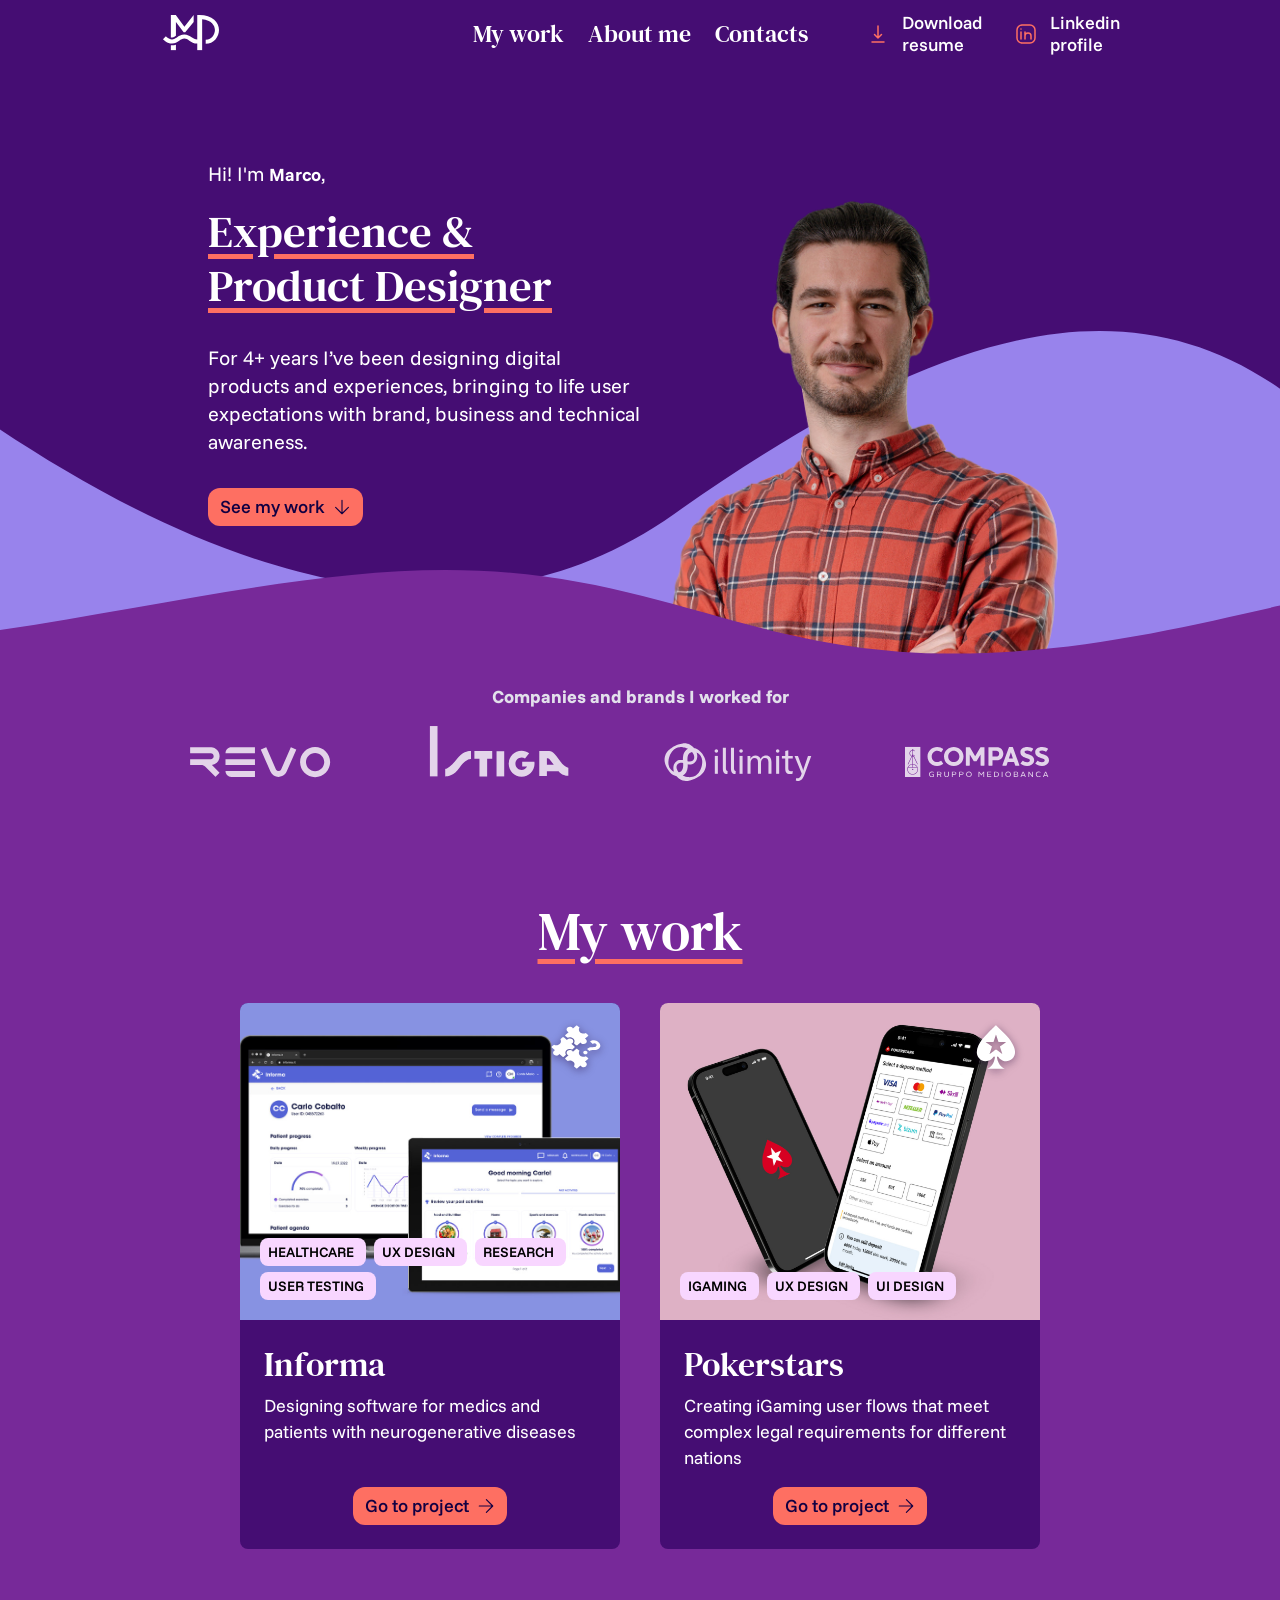
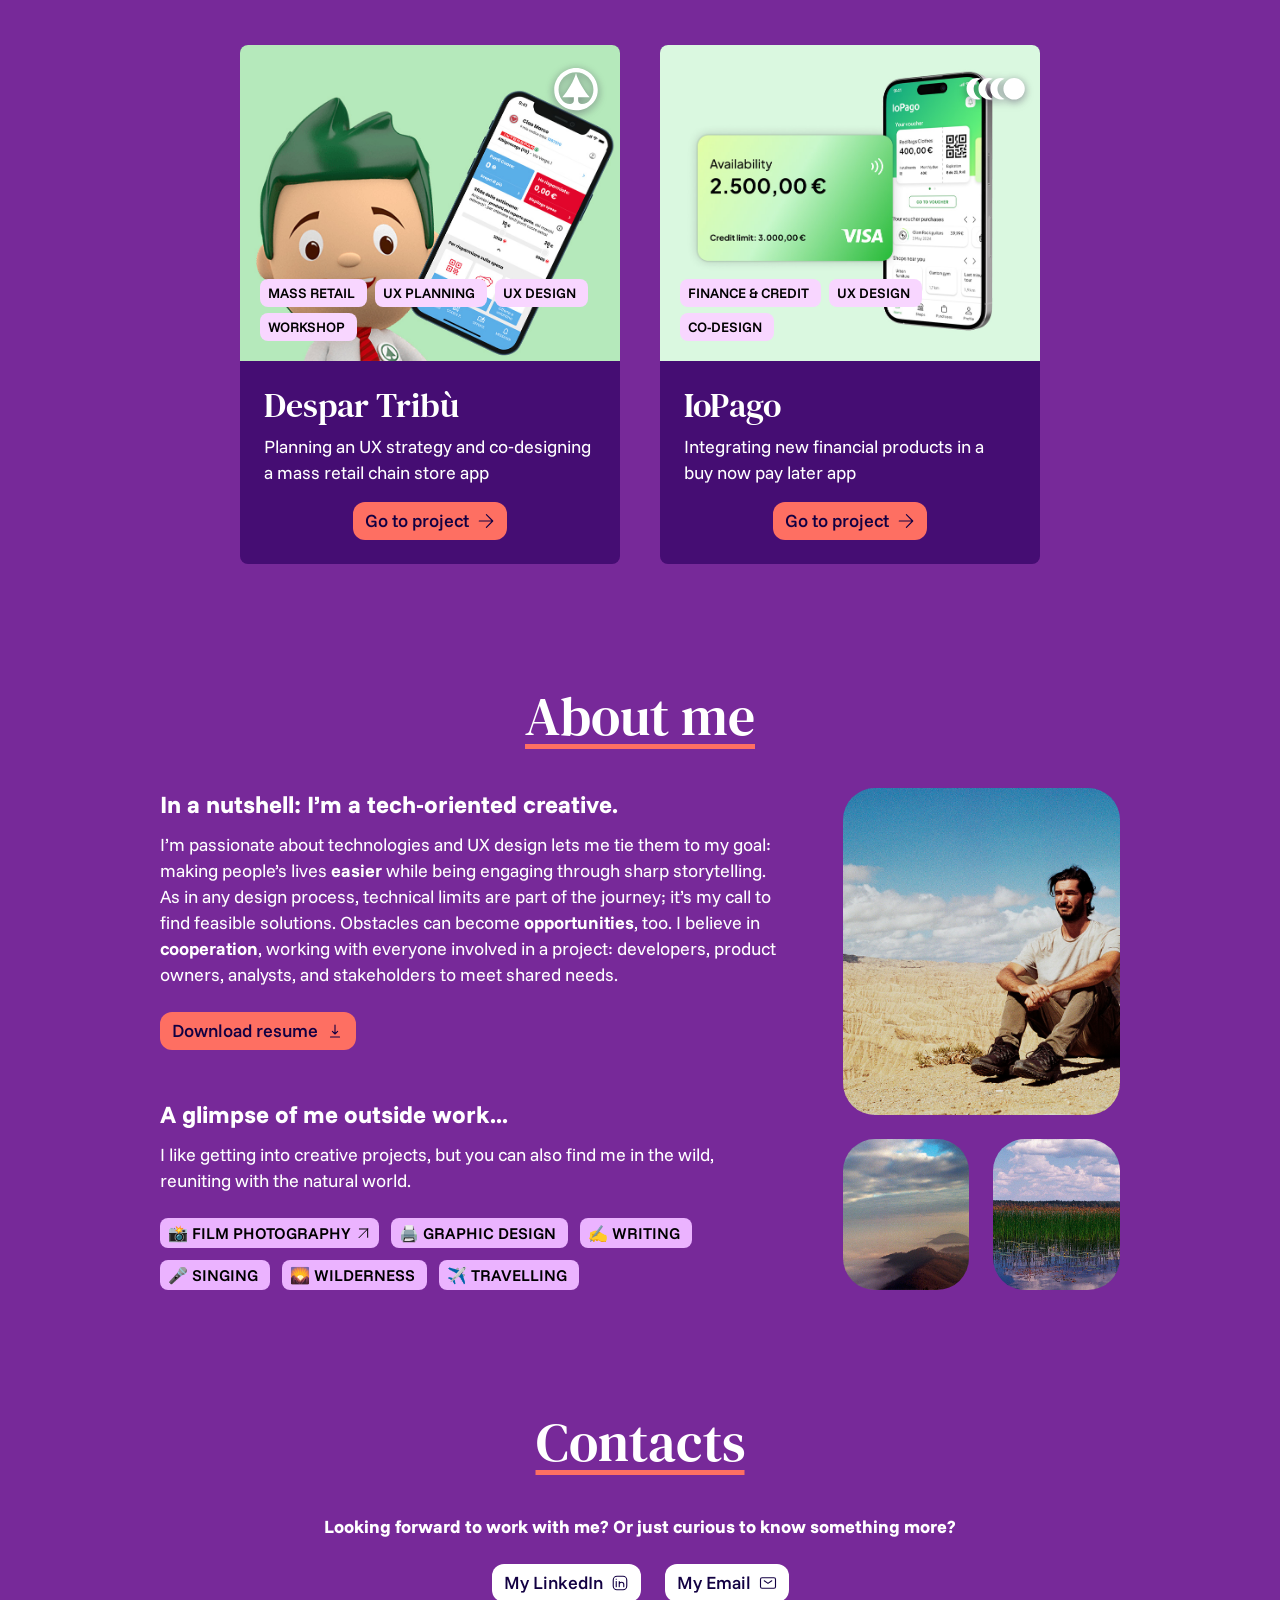
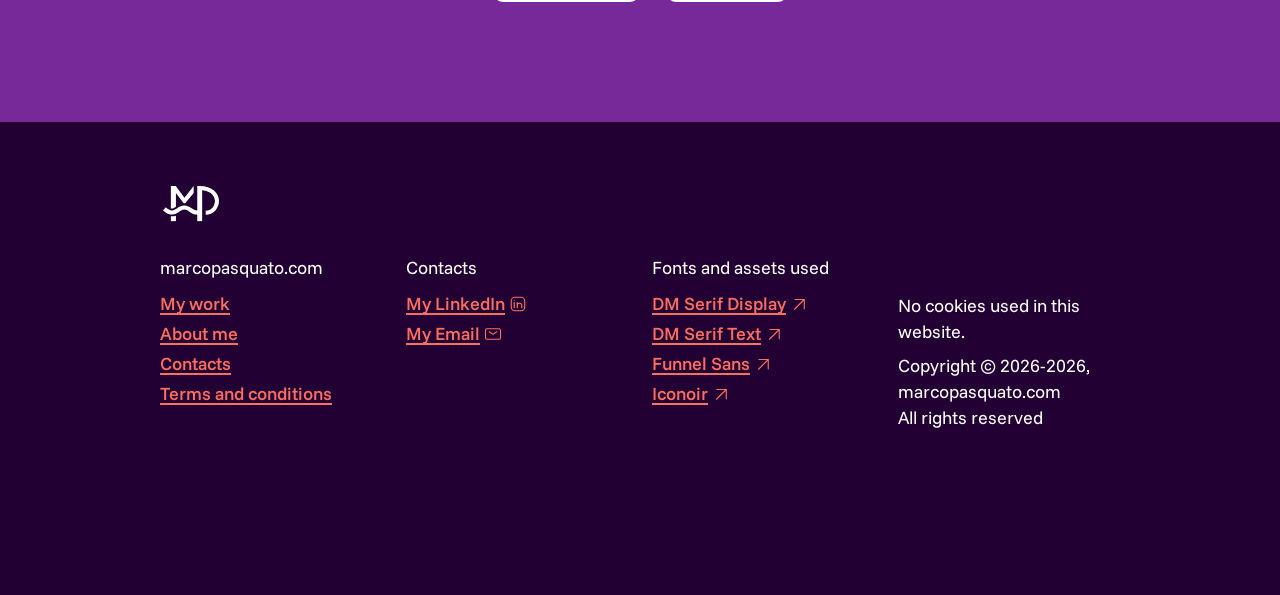
==== commit f2fb45af: "Page updated" ====
--- a/index.html
+++ b/index.html
@@ -308,7 +308,7 @@
             </div>
         </div>
 
-        <main class="container grid grid-gap row-gap-12 row-md-gap-15 p-t-10 p-md-t-12 p-b-12 p-md-b-15 u_text-light">
+        <main class="container grid grid-gap row-gap-14 row-md-gap-15 p-t-10 p-md-t-12 p-b-12 p-md-b-15 u_text-light">
             <section class="col-12 grid row-gap-8 row-md-gap-9" id="my-work">
                 <h2 class="col-12 t_headline t_headline--sz--lg t_headline--em--yes u_text-center">
                     My work
@@ -331,7 +331,7 @@
                             </div>
                             <div class="c_project-card__body">
                                 <div class="c_project-card__content">
-                                    <div class="t_headline t_headline--sz--sm c_project-card__title">Informa</div>
+                                    <div class="t_headline t_headline--sz--md c_project-card__title">Informa</div>
                                     <div class="t_body c_project-card__description">Designing software for medics and
                                         patients with neurogenerative diseases</div>
                                 </div>
@@ -361,7 +361,7 @@
                             </div>
                             <div class="c_project-card__body">
                                 <div class="c_project-card__content">
-                                    <div class="t_headline t_headline--sz--sm c_project-card__title">Pokerstars</div>
+                                    <div class="t_headline t_headline--sz--md c_project-card__title">Pokerstars</div>
                                     <div class="t_body c_project-card__description">Creating iGaming user flows that
                                         meet complex legal requirements for different nations</div>
                                 </div>
@@ -392,7 +392,7 @@
                             </div>
                             <div class="c_project-card__body">
                                 <div class="c_project-card__content">
-                                    <div class="t_headline t_headline--sz--sm c_project-card__title">Despar Tribù</div>
+                                    <div class="t_headline t_headline--sz--md c_project-card__title">Despar Tribù</div>
                                     <div class="t_body c_project-card__description">
                                         Planning an UX strategy and
                                         co‑designing a mass retail chain store app
@@ -425,7 +425,7 @@
                             </div>
                             <div class="c_project-card__body">
                                 <div class="c_project-card__content">
-                                    <div class="t_headline t_headline--sz--sm c_project-card__title">IoPago</div>
+                                    <div class="t_headline t_headline--sz--md c_project-card__title">IoPago</div>
                                     <div class="t_body c_project-card__description">
                                         Integrating new financial products in a buy now pay later app
                                     </div>
@@ -447,7 +447,7 @@
                 <h2 class="col-12 t_headline t_headline--sz--lg t_headline--em--yes u_text-center">
                     About me
                 </h2>
-                <div class="col-12 grid grid-3 row-gap-9 row-md-gap-0 col-lg-gap-11">
+                <div class="col-12 grid grid-3 row-gap-9 col-lg-gap-11">
                     
                     <div class="col-3 col-lg-2 flex flex-col flex-align-start row-gap-9 row-gap-10">
                         <div class="flex flex-col row-gap-7">
@@ -523,7 +523,7 @@
                     Contacts
                 </h2>
                 <div class="col-12 flex flex-col row-gap-7">
-                    <div class="col-12 t_title t_title--sz--sm flex flex-justify-center">
+                    <div class="col-12 t_title t_title--sz--sm flex flex-justify-center u_text-center">
                         Looking forward to work with me? Or just curious to know something more?
                     </div>
                     <div class="col-12 contact-me__button-container">
